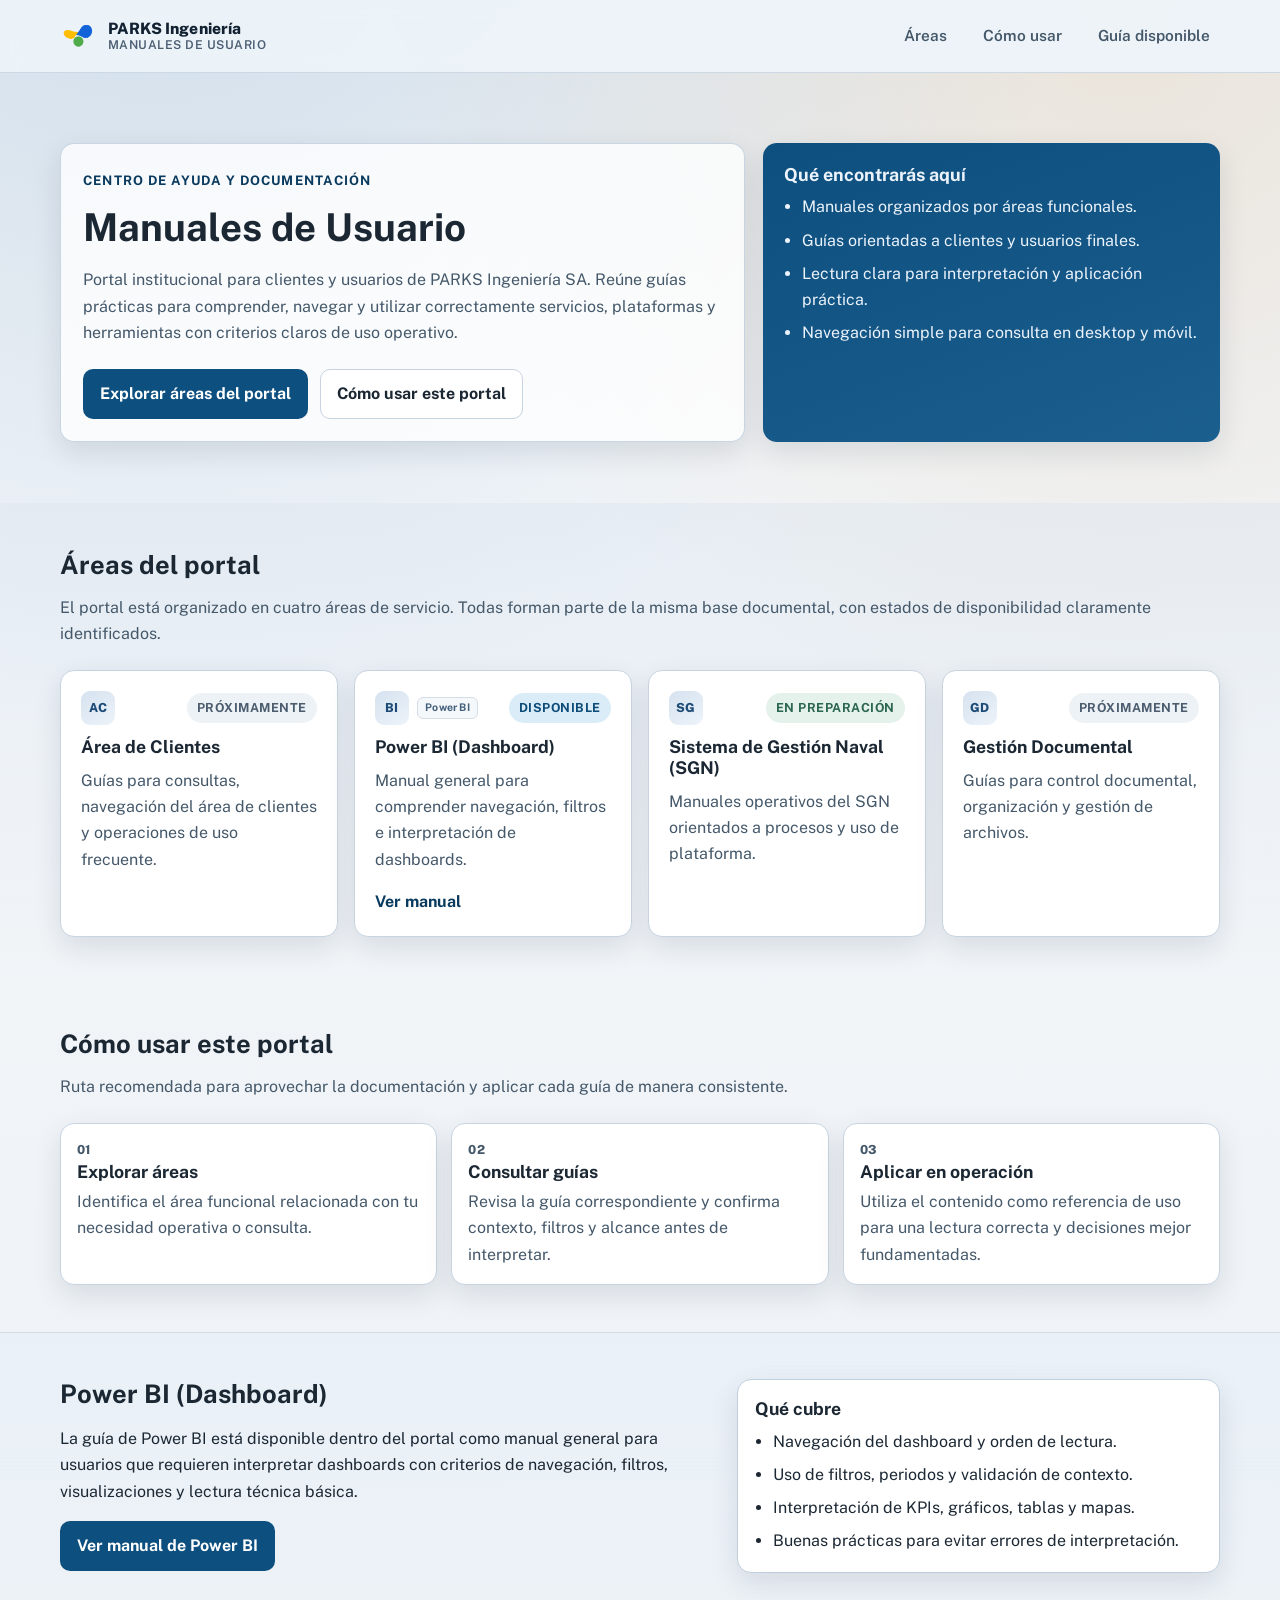
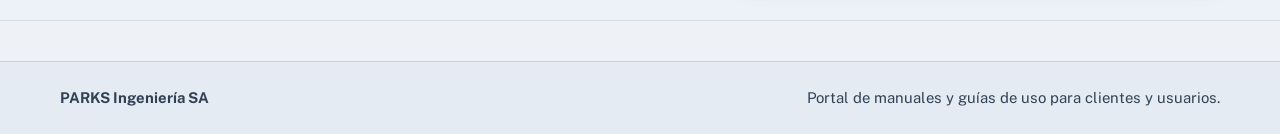
==== index.html @ e5131dd1 "feat: portal manuales parks listo para deploy" ====
<!doctype html>
<html lang="es">
<head>
  <meta charset="utf-8">
  <meta name="viewport" content="width=device-width, initial-scale=1">
  <title>PARKS Ingeniería | Manuales de Usuario</title>
  <meta name="description" content="Portal de manuales y guías de uso de PARKS Ingeniería SA para clientes y usuarios.">
  <link rel="icon" type="image/png" href="assets/branding/logo-parks.png">
  <link rel="apple-touch-icon" href="assets/branding/logo-parks.png">
  <link rel="preconnect" href="https://fonts.googleapis.com">
  <link rel="preconnect" href="https://fonts.gstatic.com" crossorigin>
  <link href="https://fonts.googleapis.com/css2?family=Public+Sans:wght@400;500;600;700;800&display=swap" rel="stylesheet">
  <link rel="stylesheet" href="styles.css">
</head>
<body>
  <a class="skip-link" href="#contenido">Saltar al contenido principal</a>

  <header class="site-header" id="inicio">
    <div class="container header-inner">
      <a class="brand" href="index.html" aria-label="Ir al inicio del portal">
        <span class="brand-visual" aria-hidden="true">
          <span class="brand-mark">PK</span>
          <img class="brand-logo" src="assets/branding/logo-parks.png" alt="" loading="eager" onload="this.style.display='block'; this.previousElementSibling.style.display='none';" onerror="this.style.display='none'; this.previousElementSibling.style.display='inline-grid';">
        </span>
        <span class="brand-text">
          <span class="brand-title">PARKS Ingeniería</span>
          <span class="brand-subtitle">Manuales de Usuario</span>
        </span>
      </a>
      <button class="menu-toggle" type="button" aria-expanded="false" aria-controls="main-nav" data-menu-toggle>
        Menú
      </button>
      <nav class="main-nav" id="main-nav" aria-label="Navegación principal" data-main-nav>
        <a href="#areas">Áreas</a>
        <a href="#uso-portal">Cómo usar</a>
        <a href="#guia-disponible">Guía disponible</a>
      </nav>
    </div>
  </header>

  <main id="contenido">
    <section class="hero hero-institutional">
      <div class="container hero-layout">
        <div class="hero-main">
          <p class="eyebrow">Centro de ayuda y documentación</p>
          <h1>Manuales de Usuario</h1>
          <p class="hero-text">
            Portal institucional para clientes y usuarios de PARKS Ingeniería SA. Reúne guías prácticas para comprender,
            navegar y utilizar correctamente servicios, plataformas y herramientas con criterios claros de uso operativo.
          </p>
          <div class="hero-actions">
            <a class="btn btn-primary" href="#areas">Explorar áreas del portal</a>
            <a class="btn btn-ghost" href="#uso-portal">Cómo usar este portal</a>
          </div>
        </div>
        <aside class="hero-panel" aria-label="Qué encontrarás aquí">
          <h2>Qué encontrarás aquí</h2>
          <ul class="bullet-list">
            <li>Manuales organizados por áreas funcionales.</li>
            <li>Guías orientadas a clientes y usuarios finales.</li>
            <li>Lectura clara para interpretación y aplicación práctica.</li>
            <li>Navegación simple para consulta en desktop y móvil.</li>
          </ul>
        </aside>
      </div>
    </section>

    <section class="section section-alt" id="areas">
      <div class="container">
        <div class="section-heading">
          <h2>Áreas del portal</h2>
          <p>
            El portal está organizado en cuatro áreas de servicio. Todas forman parte de la misma base documental,
            con estados de disponibilidad claramente identificados.
          </p>
        </div>

        <div class="card-grid">
          <article class="feature-card" aria-labelledby="area-clientes">
            <div class="card-top">
              <span class="area-symbol" aria-hidden="true">AC</span>
              <span class="card-status status-soon">Próximamente</span>
            </div>
            <h3 id="area-clientes">Área de Clientes</h3>
            <p>
              Guías para consultas, navegación del área de clientes y operaciones de uso frecuente.
            </p>
          </article>

          <article class="feature-card" aria-labelledby="area-powerbi">
            <div class="card-top">
              <div class="card-top-brand">
                <span class="area-symbol" aria-hidden="true">BI</span>
                <span class="powerbi-card-logo-shell">
                  <img class="powerbi-card-logo" src="assets/branding/logo-power-bi.png" alt="Logo de Power BI" loading="lazy" onload="this.style.display='block'; this.nextElementSibling.style.display='none';" onerror="this.style.display='none'; this.nextElementSibling.style.display='inline-grid';">
                  <span class="powerbi-card-logo-fallback" aria-hidden="true">Power BI</span>
                </span>
              </div>
              <span class="card-status status-available">Disponible</span>
            </div>
            <h3 id="area-powerbi">Power BI (Dashboard)</h3>
            <p>
              Manual general para comprender navegación, filtros e interpretación de dashboards.
            </p>
            <a class="card-link" href="power-bi.html">Ver manual</a>
          </article>

          <article class="feature-card" aria-labelledby="area-sgn">
            <div class="card-top">
              <span class="area-symbol" aria-hidden="true">SG</span>
              <span class="card-status status-prep">En preparación</span>
            </div>
            <h3 id="area-sgn">Sistema de Gestión Naval (SGN)</h3>
            <p>
              Manuales operativos del SGN orientados a procesos y uso de plataforma.
            </p>
          </article>

          <article class="feature-card" aria-labelledby="area-documental">
            <div class="card-top">
              <span class="area-symbol" aria-hidden="true">GD</span>
              <span class="card-status status-soon">Próximamente</span>
            </div>
            <h3 id="area-documental">Gestión Documental</h3>
            <p>
              Guías para control documental, organización y gestión de archivos.
            </p>
          </article>
        </div>
      </div>
    </section>

    <section class="section" id="uso-portal">
      <div class="container">
        <div class="section-heading">
          <h2>Cómo usar este portal</h2>
          <p>
            Ruta recomendada para aprovechar la documentación y aplicar cada guía de manera consistente.
          </p>
        </div>

        <div class="usage-grid">
          <article class="usage-card">
            <p class="usage-step">01</p>
            <h3>Explorar áreas</h3>
            <p>Identifica el área funcional relacionada con tu necesidad operativa o consulta.</p>
          </article>
          <article class="usage-card">
            <p class="usage-step">02</p>
            <h3>Consultar guías</h3>
            <p>Revisa la guía correspondiente y confirma contexto, filtros y alcance antes de interpretar.</p>
          </article>
          <article class="usage-card">
            <p class="usage-step">03</p>
            <h3>Aplicar en operación</h3>
            <p>Utiliza el contenido como referencia de uso para una lectura correcta y decisiones mejor fundamentadas.</p>
          </article>
        </div>
      </div>
    </section>

    <section class="section section-soft" id="guia-disponible">
      <div class="container guide-layout">
        <div>
          <h2>Power BI (Dashboard)</h2>
          <p>
            La guía de Power BI está disponible dentro del portal como manual general para usuarios que requieren
            interpretar dashboards con criterios de navegación, filtros, visualizaciones y lectura técnica básica.
          </p>
          <a class="btn btn-primary" href="power-bi.html">Ver manual de Power BI</a>
        </div>
        <aside class="guide-panel" aria-label="Cobertura de la guía Power BI">
          <h3>Qué cubre</h3>
          <ul class="guide-list">
            <li>Navegación del dashboard y orden de lectura.</li>
            <li>Uso de filtros, periodos y validación de contexto.</li>
            <li>Interpretación de KPIs, gráficos, tablas y mapas.</li>
            <li>Buenas prácticas para evitar errores de interpretación.</li>
          </ul>
        </aside>
      </div>
    </section>
  </main>

  <footer class="site-footer">
    <div class="container footer-inner">
      <p>PARKS Ingeniería SA</p>
      <p>Portal de manuales y guías de uso para clientes y usuarios.</p>
    </div>
  </footer>

  <button class="back-to-top" type="button" aria-label="Volver arriba" data-back-top>
    ↑
  </button>

  <script src="app.js"></script>
</body>
</html>
---- styles.css ----
:root {
  --bg: #eef2f6;
  --surface: #ffffff;
  --surface-muted: #e7eef5;
  --text: #1b2733;
  --text-soft: #44586a;
  --primary: #0d4f7f;
  --primary-dark: #0a3b5f;
  --accent: #b37a2f;
  --border: #c7d4e0;
  --shadow: 0 10px 28px rgba(10, 31, 58, 0.11);
  --radius: 14px;
  --radius-sm: 10px;
  --focus: #f59f00;
  --max-width: 1160px;
}

* {
  box-sizing: border-box;
}

html {
  scroll-behavior: smooth;
}

body {
  margin: 0;
  font-family: "Public Sans", "Segoe UI", Tahoma, sans-serif;
  background:
    radial-gradient(circle at 12% -12%, rgba(108, 150, 188, 0.30) 0%, rgba(108, 150, 188, 0) 42%),
    radial-gradient(circle at 88% 0%, rgba(179, 122, 47, 0.16) 0%, rgba(179, 122, 47, 0) 36%),
    linear-gradient(180deg, #f4f7fa 0%, #eef2f6 100%);
  color: var(--text);
  line-height: 1.65;
}

body.page-power-bi {
  --max-width: 1260px;
}

a {
  color: inherit;
}

a:focus-visible,
button:focus-visible {
  outline: 3px solid var(--focus);
  outline-offset: 2px;
}

.skip-link {
  position: absolute;
  left: -9999px;
  top: auto;
  width: 1px;
  height: 1px;
  overflow: hidden;
}

.skip-link:focus {
  left: 16px;
  top: 16px;
  width: auto;
  height: auto;
  padding: 10px 14px;
  background: var(--surface);
  border: 1px solid var(--border);
  border-radius: var(--radius-sm);
  z-index: 1000;
}

.container {
  width: min(var(--max-width), 92%);
  margin: 0 auto;
}

.site-header {
  position: sticky;
  top: 0;
  z-index: 100;
  background: rgba(238, 244, 249, 0.95);
  backdrop-filter: blur(8px);
  border-bottom: 1px solid rgba(199, 212, 224, 0.85);
}

.header-inner {
  display: flex;
  align-items: center;
  justify-content: space-between;
  gap: 1rem;
  min-height: 72px;
}

.brand {
  display: inline-flex;
  align-items: center;
  gap: 0.75rem;
  text-decoration: none;
  letter-spacing: 0.01em;
}

.brand-visual {
  position: relative;
  width: 36px;
  height: 36px;
  flex: 0 0 36px;
}

.brand-mark {
  display: inline-grid;
  place-items: center;
  width: 100%;
  height: 100%;
  border-radius: 8px;
  background: linear-gradient(145deg, var(--primary), var(--primary-dark));
  color: #fff;
  font-size: 0.85rem;
}

.brand-logo {
  display: none;
  width: 100%;
  height: 100%;
  object-fit: contain;
}

.brand-text {
  display: grid;
  line-height: 1.15;
}

.brand-title {
  font-weight: 800;
  font-size: 0.98rem;
  color: #122233;
}

.brand-subtitle {
  font-weight: 600;
  font-size: 0.76rem;
  letter-spacing: 0.04em;
  text-transform: uppercase;
  color: #4d5f74;
}

.main-nav {
  display: flex;
  align-items: center;
  gap: 1rem;
}

.main-nav a {
  text-decoration: none;
  color: var(--text-soft);
  font-weight: 600;
  font-size: 0.96rem;
  padding: 8px 10px;
  border-radius: 8px;
  transition: background-color 160ms ease, color 160ms ease;
}

.main-nav a:hover {
  color: var(--primary-dark);
  background: var(--surface-muted);
}

.menu-toggle {
  display: none;
  border: 1px solid var(--border);
  background: var(--surface);
  color: var(--text);
  border-radius: 8px;
  padding: 8px 12px;
  font-weight: 600;
}

.hero {
  padding: 4.4rem 0 3.8rem;
}

.hero-content {
  max-width: 760px;
}

.hero-content--powerbi {
  max-width: none;
  display: grid;
  grid-template-columns: minmax(0, 1.2fr) minmax(220px, 0.8fr);
  gap: 1rem;
  align-items: start;
}

.powerbi-hero-brand {
  background: rgba(255, 255, 255, 0.8);
  border: 1px solid #c9d6e4;
  border-radius: 12px;
  padding: 0.9rem;
  box-shadow: var(--shadow);
  display: grid;
  gap: 0.6rem;
  justify-items: start;
}

.powerbi-logo-shell {
  min-height: 46px;
  display: inline-grid;
  align-items: center;
}

.powerbi-logo {
  display: none;
  height: 42px;
  width: auto;
  object-fit: contain;
}

.powerbi-logo-fallback {
  display: inline-grid;
  place-items: center;
  min-height: 38px;
  padding: 0 0.6rem;
  border: 1px solid #d4dce5;
  border-radius: 8px;
  background: #f3f7fb;
  color: #35516a;
  font-size: 0.82rem;
  font-weight: 700;
}

.powerbi-hero-brand p {
  margin: 0;
  color: #425a71;
}

.hero-institutional {
  position: relative;
}

.hero-layout {
  display: grid;
  grid-template-columns: 1.2fr 0.8fr;
  gap: 1.1rem;
  align-items: stretch;
}

.hero-main {
  background: rgba(255, 255, 255, 0.78);
  border: 1px solid rgba(184, 201, 218, 0.75);
  border-radius: var(--radius);
  padding: 1.4rem;
  box-shadow: var(--shadow);
}

.hero-panel {
  background: linear-gradient(160deg, #0d4f7f 0%, #1b5f8f 100%);
  color: #ecf3fb;
  border-radius: var(--radius);
  padding: 1.3rem;
  box-shadow: var(--shadow);
}

.hero-panel h2 {
  font-size: 1.12rem;
  margin-bottom: 0.55rem;
  color: inherit;
}

.hero-panel .bullet-list {
  margin-top: 0.3rem;
}

.hero-panel .bullet-list li {
  color: inherit;
}

.eyebrow {
  display: inline-block;
  margin: 0 0 0.85rem;
  font-size: 0.82rem;
  text-transform: uppercase;
  letter-spacing: 0.08em;
  color: var(--primary-dark);
  font-weight: 700;
}

h1,
h2,
h3 {
  line-height: 1.2;
  margin-top: 0;
}

h1 {
  font-size: clamp(1.8rem, 3vw, 2.8rem);
  margin-bottom: 1rem;
}

h2 {
  font-size: clamp(1.3rem, 2vw, 1.9rem);
  margin-bottom: 0.9rem;
}

h3 {
  font-size: 1.1rem;
  margin-bottom: 0.65rem;
}

.hero-text {
  margin: 0 0 1.4rem;
  color: var(--text-soft);
  max-width: 70ch;
}

.hero-actions {
  display: flex;
  flex-wrap: wrap;
  gap: 0.75rem;
}

.btn {
  display: inline-flex;
  align-items: center;
  justify-content: center;
  text-decoration: none;
  font-weight: 700;
  padding: 11px 16px;
  border-radius: 10px;
  border: 1px solid transparent;
  transition: transform 160ms ease, background-color 160ms ease, border-color 160ms ease;
}

.btn:hover {
  transform: translateY(-1px);
}

.btn-primary {
  background: var(--primary);
  color: #fff;
}

.btn-primary:hover {
  background: var(--primary-dark);
}

.btn-ghost {
  border-color: var(--border);
  background: var(--surface);
  color: var(--text);
}

.btn-ghost:hover {
  background: #eef3f8;
}

.section {
  padding: 2.9rem 0;
}

.section-heading {
  margin-bottom: 1.4rem;
}

.section-heading p {
  color: var(--text-soft);
  margin: 0;
}

.card-grid {
  display: grid;
  grid-template-columns: repeat(auto-fit, minmax(245px, 1fr));
  gap: 1rem;
}

.feature-card {
  background: var(--surface);
  border: 1px solid var(--border);
  border-radius: var(--radius);
  padding: 1.25rem;
  box-shadow: var(--shadow);
  transition: transform 180ms ease, box-shadow 180ms ease, border-color 180ms ease;
}

.feature-card:hover {
  transform: translateY(-2px);
  border-color: #b0c3d5;
  box-shadow: 0 14px 28px rgba(10, 31, 58, 0.14);
}

.card-top {
  display: flex;
  align-items: center;
  justify-content: space-between;
  gap: 0.8rem;
  margin-bottom: 0.7rem;
}

.card-top-brand {
  display: inline-flex;
  align-items: center;
  gap: 0.5rem;
}

.area-symbol {
  display: inline-grid;
  place-items: center;
  width: 34px;
  height: 34px;
  border-radius: 9px;
  background: linear-gradient(145deg, #d5e2ef 0%, #edf3fa 100%);
  color: #1d4b77;
  font-size: 0.78rem;
  font-weight: 800;
  letter-spacing: 0.02em;
}

.powerbi-card-logo-shell {
  min-height: 26px;
  display: inline-grid;
  align-items: center;
}

.powerbi-card-logo {
  display: none;
  height: 22px;
  width: auto;
  object-fit: contain;
}

.powerbi-card-logo-fallback {
  display: inline-grid;
  place-items: center;
  min-height: 22px;
  padding: 0 0.45rem;
  border: 1px solid #d5dde6;
  border-radius: 6px;
  background: #f5f8fb;
  color: #44617c;
  font-size: 0.66rem;
  font-weight: 700;
  letter-spacing: 0.02em;
}

.card-status {
  display: inline-block;
  font-size: 0.78rem;
  font-weight: 700;
  letter-spacing: 0.04em;
  text-transform: uppercase;
  border-radius: 999px;
  padding: 5px 10px;
  margin-bottom: 0;
}

.status-available {
  background: #d9ecf7;
  color: #0d4c79;
}

.status-soon {
  background: #edf2f6;
  color: #4c5d70;
}

.status-prep {
  background: #e5f2eb;
  color: #2c674f;
}

.feature-card p {
  margin: 0;
  color: var(--text-soft);
}

.card-link {
  display: inline-flex;
  margin-top: 1rem;
  font-weight: 700;
  color: var(--primary-dark);
  text-decoration: none;
}

.card-link:hover {
  text-decoration: underline;
}

.section-alt {
  background: linear-gradient(180deg, rgba(218, 228, 239, 0.42) 0%, rgba(223, 233, 245, 0) 100%);
}

.section-soft {
  background: linear-gradient(180deg, rgba(228, 238, 247, 0.52) 0%, rgba(232, 240, 248, 0.24) 100%);
  border-top: 1px solid rgba(182, 197, 214, 0.5);
  border-bottom: 1px solid rgba(182, 197, 214, 0.5);
}

.guide-layout {
  display: grid;
  grid-template-columns: 1.15fr 0.85fr;
  gap: 1.4rem;
  align-items: start;
}

.guide-panel {
  background: var(--surface);
  border: 1px solid #c0cfde;
  border-radius: var(--radius);
  padding: 1.1rem;
  box-shadow: var(--shadow);
}

.guide-list {
  margin: 0.6rem 0 0;
  padding-left: 1.1rem;
}

.guide-list li + li {
  margin-top: 0.42rem;
}

.usage-grid {
  display: grid;
  grid-template-columns: repeat(auto-fit, minmax(230px, 1fr));
  gap: 0.9rem;
}

.usage-card {
  background: var(--surface);
  border: 1px solid var(--border);
  border-radius: var(--radius);
  padding: 1rem;
  box-shadow: var(--shadow);
}

.usage-step {
  margin: 0 0 0.4rem;
  font-size: 0.78rem;
  letter-spacing: 0.04em;
  text-transform: uppercase;
  font-weight: 800;
  color: #1f5f91;
}

.usage-card h3 {
  margin-bottom: 0.45rem;
}

.usage-card p {
  margin: 0;
  color: var(--text-soft);
}

.status-list {
  margin: 0;
  display: grid;
  gap: 0.8rem;
}

.status-list dt {
  font-weight: 700;
}

.status-list dd {
  margin: 0.25rem 0 0;
  opacity: 0.95;
}

.bullet-list {
  margin: 0.6rem 0 0;
  padding-left: 1.15rem;
}

.bullet-list li + li {
  margin-top: 0.42rem;
}

.roadmap-grid {
  display: grid;
  grid-template-columns: repeat(auto-fit, minmax(220px, 1fr));
  gap: 0.9rem;
}

.roadmap-item {
  background: var(--surface);
  border: 1px solid var(--border);
  border-radius: var(--radius-sm);
  padding: 1rem;
}

.roadmap-item p {
  margin: 0;
  color: var(--text-soft);
}

.site-footer {
  margin-top: 2.5rem;
  padding: 1.5rem 0;
  border-top: 1px solid var(--border);
  background: #e4ebf2;
}

.footer-inner {
  display: flex;
  justify-content: space-between;
  gap: 1rem;
  flex-wrap: wrap;
}

.footer-inner p {
  margin: 0;
  color: #304154;
  font-size: 0.93rem;
}

.footer-inner p:first-child {
  font-weight: 700;
}

.breadcrumbs {
  display: inline-flex;
  flex-wrap: wrap;
  align-items: center;
  gap: 0.5rem;
  font-size: 0.92rem;
  margin-bottom: 0.95rem;
}

.breadcrumbs a {
  color: var(--primary-dark);
  text-decoration: none;
  font-weight: 600;
}

.breadcrumbs a:hover {
  text-decoration: underline;
}

.doc-layout {
  padding-top: 1.2rem;
}

.doc-grid {
  display: grid;
  grid-template-columns: minmax(230px, 280px) minmax(0, 1fr);
  gap: 1.1rem;
  align-items: start;
}

.page-power-bi .doc-grid {
  grid-template-columns: minmax(210px, 250px) minmax(0, 1fr);
  gap: 1.25rem;
}

.page-power-bi .doc-content {
  gap: 1.05rem;
}

.page-power-bi .content-block {
  padding: 1.25rem 1.3rem;
}

.doc-sidebar {
  position: sticky;
  top: 90px;
  background: var(--surface);
  border: 1px solid var(--border);
  border-radius: var(--radius);
  padding: 1rem;
  max-height: calc(100vh - 108px);
  overflow: hidden;
  display: flex;
  flex-direction: column;
}

.doc-sidebar h2 {
  font-size: 1.05rem;
  margin-bottom: 0.7rem;
}

.doc-nav {
  display: grid;
  gap: 0.22rem;
  overflow-y: auto;
  min-height: 0;
  padding-right: 0.2rem;
  scrollbar-gutter: stable;
}

.doc-nav a {
  text-decoration: none;
  color: var(--text-soft);
  font-weight: 600;
  font-size: 0.9rem;
  padding: 7px 9px;
  border-radius: 8px;
  transition: background-color 140ms ease, color 140ms ease;
}

.doc-nav a:hover,
.doc-nav a.is-active {
  background: #e6edf6;
  color: var(--primary-dark);
}

.doc-content {
  display: grid;
  gap: 0.95rem;
}

.content-block {
  background: var(--surface);
  border: 1px solid var(--border);
  border-radius: var(--radius);
  padding: 1.2rem;
  box-shadow: var(--shadow);
  scroll-margin-top: 92px;
}

.content-block p {
  margin: 0;
  color: var(--text-soft);
}

.callout {
  margin-top: 0.9rem;
  border-left: 4px solid transparent;
  border-radius: 9px;
  padding: 0.9rem;
}

.callout h3 {
  margin-bottom: 0.35rem;
}

.callout p,
.callout ul {
  margin: 0;
}

.callout-tip {
  background: #e7f6f3;
  border-color: #1f9f8b;
}

.callout-warn {
  background: #fff1e3;
  border-color: #cf7a1f;
}

.callout-validate {
  background: #efe9de;
  border-color: #a0712e;
}

.callout-tech {
  background: #eaf3ff;
  border-color: #2c6db6;
}

.callout-focus {
  background: #eef4fb;
  border-color: #4a6b89;
}

.filters-editorial {
  margin-top: 0.4rem;
  display: grid;
  gap: 0.95rem;
}

.filters-editorial-intro {
  margin: 0;
}

.filters-editorial-block h3 {
  margin: 0 0 0.4rem;
  font-size: 1rem;
  color: #1f3246;
}

.filters-editorial-block p {
  margin: 0;
}

.filters-editorial-block .bullet-list {
  margin-top: 0;
}

.filters-meta-row {
  display: grid;
  grid-template-columns: repeat(2, minmax(0, 1fr));
  gap: 0.75rem;
}

.filters-meta-card {
  border: 1px solid #d3dfeb;
  border-radius: 10px;
  background: #f8fbff;
  padding: 0.75rem 0.85rem;
}

.filters-meta-card h3 {
  margin: 0 0 0.35rem;
  font-size: 0.98rem;
  color: #1f3246;
}

.filters-meta-card p {
  margin: 0;
}

.filter-simulator {
  margin-top: 0.95rem;
  border: 1px solid #d1d5da;
  border-radius: 8px;
  background: #fff;
  padding: 0.9rem;
}

.filter-simulator--embedded {
  margin-top: 0.8rem;
  border-color: #c8d8e7;
  border-radius: 10px;
  background: #fdfefe;
  box-shadow: inset 0 1px 0 rgba(255, 255, 255, 0.7);
}

.filter-toolbar {
  display: grid;
  grid-template-columns: 1fr 1fr;
  gap: 1rem;
}

.filter-period-group h3,
.filter-date-range-group h3 {
  margin: 0 0 0.55rem;
  color: #1f2429;
  font-size: 0.96rem;
}

.filter-period-row {
  display: grid;
  grid-template-columns: 1.05fr 90px 1.35fr;
  gap: 0.45rem;
}

.filter-period-row select,
.filter-period-row input,
.filter-date-inputs input {
  border: 1px solid #b8bec6;
  border-radius: 3px;
  background: #fff;
  color: #222;
  padding: 0.38rem 0.46rem;
  font: inherit;
  line-height: 1.25;
}

.filter-period-result {
  margin: 0.58rem 0 0;
  color: #1f2328;
  font-size: 0.9rem;
  display: inline-flex;
  gap: 0.45rem;
  align-items: center;
}

.filter-date-inputs {
  display: grid;
  grid-template-columns: 1fr 1fr;
  gap: 0.55rem;
}

.filter-date-inputs label {
  display: grid;
  gap: 0.25rem;
  color: #2d3339;
  font-size: 0.82rem;
}

.filter-slider {
  position: relative;
  margin-top: 0.7rem;
  height: 24px;
}

.filter-slider-track,
.filter-slider-range {
  position: absolute;
  top: 11px;
  left: 0;
  right: 0;
  height: 2px;
}

.filter-slider-track {
  background: #101010;
}

.filter-slider-range {
  background: #101010;
}

.filter-slider input[type="range"] {
  position: absolute;
  left: 0;
  top: 0;
  width: 100%;
  height: 24px;
  margin: 0;
  background: transparent;
  pointer-events: none;
  -webkit-appearance: none;
  appearance: none;
}

.filter-slider input[type="range"]::-webkit-slider-thumb {
  -webkit-appearance: none;
  appearance: none;
  width: 14px;
  height: 14px;
  margin-top: -6px;
  border-radius: 50%;
  background: #fff;
  border: 2px solid #101010;
  pointer-events: auto;
  cursor: pointer;
}

.filter-slider input[type="range"]::-moz-range-thumb {
  width: 14px;
  height: 14px;
  border-radius: 50%;
  background: #fff;
  border: 2px solid #101010;
  pointer-events: auto;
  cursor: pointer;
}

.filter-slider input[type="range"]::-webkit-slider-runnable-track {
  height: 2px;
  background: transparent;
}

.filter-slider input[type="range"]::-moz-range-track {
  height: 2px;
  background: transparent;
}

.filter-calendar {
  position: relative;
  margin-top: 0.6rem;
  width: 100%;
  max-width: 290px;
  border: 1px solid #b8bec6;
  border-radius: 4px;
  background: #fff;
  padding: 0.5rem;
}

.filter-calendar[hidden] {
  display: none;
}

.filter-calendar-header {
  display: flex;
  align-items: center;
  justify-content: space-between;
  margin-bottom: 0.4rem;
}

.filter-calendar-header button {
  border: 1px solid #b8bec6;
  background: #fff;
  color: #1f2328;
  border-radius: 3px;
  width: 24px;
  height: 24px;
  line-height: 1;
  cursor: pointer;
}

.filter-calendar-header strong {
  font-size: 0.86rem;
  color: #1f2328;
  text-transform: capitalize;
}

.filter-calendar-weekdays,
.filter-calendar-grid {
  display: grid;
  grid-template-columns: repeat(7, 1fr);
  gap: 0.2rem;
}

.filter-calendar-weekdays {
  margin-bottom: 0.2rem;
}

.filter-calendar-weekdays span {
  text-align: center;
  font-size: 0.72rem;
  color: #576474;
}

.filter-calendar-day {
  border: 1px solid #d5dbe2;
  background: #fff;
  color: #1f2328;
  border-radius: 3px;
  height: 26px;
  font-size: 0.78rem;
  cursor: pointer;
}

.filter-calendar-day.is-outside {
  color: #8c98a7;
}

.filter-calendar-day.is-in-range {
  background: #edf1f6;
}

.filter-calendar-day.is-selected {
  background: #111;
  color: #fff;
  border-color: #111;
}

.filter-calendar-day.is-disabled {
  color: #c0c8d3;
  border-color: #e4e9ef;
  cursor: default;
}

.module-grid {
  margin-top: 1rem;
  display: grid;
  grid-template-columns: repeat(auto-fit, minmax(250px, 1fr));
  gap: 0.85rem;
}

.module-card {
  border: 1px solid var(--border);
  border-radius: 10px;
  padding: 0.95rem;
  background: #fbfcfe;
}

.module-card p {
  margin-top: 0.45rem;
}

.visual-guide-block {
  margin-top: 1.15rem;
  border: 1px solid #c4d3e2;
  border-radius: 12px;
  background: linear-gradient(180deg, #f8fbff 0%, #f2f7fc 100%);
  padding: 1rem;
}

.visual-guide-header h3 {
  margin-bottom: 0.35rem;
}

.visual-guide-header p {
  margin: 0;
  color: var(--text-soft);
}

.visual-guide-focus {
  margin: 0.85rem 0 0;
  color: #2f465c;
  background: #eaf2fb;
  border: 1px solid #c8d9ea;
  border-radius: 9px;
  padding: 0.65rem 0.75rem;
}

.visual-slots {
  margin-top: 0.85rem;
  display: grid;
  gap: 1rem;
}

.visual-slots-two {
  grid-template-columns: repeat(2, minmax(0, 1fr));
}

.visual-slots-single {
  grid-template-columns: 1fr;
}

.visual-slot {
  margin: 0;
  border: 1px solid #c3d3e2;
  border-radius: 11px;
  background: #fff;
  overflow: hidden;
  box-shadow: 0 10px 22px rgba(24, 44, 68, 0.08);
}

.visual-media-frame {
  height: clamp(320px, 62vh, 620px);
  overflow-y: auto;
  overflow-x: hidden;
  background: linear-gradient(180deg, #f8fbff 0%, #f3f8fd 100%);
  border-bottom: 1px solid #d5e1ed;
  scrollbar-gutter: stable;
  overscroll-behavior: contain;
  -webkit-overflow-scrolling: touch;
}

.page-power-bi .visual-media-frame {
  height: clamp(360px, 66vh, 700px);
}

.page-power-bi .visual-media-frame--fit {
  height: auto;
  overflow: visible;
}

.visual-media-frame--no-scroll {
  height: auto;
  overflow: visible;
}

.visual-media-frame--fit {
  height: auto;
  overflow: visible;
}

.visual-guide-block--compact-image .visual-media-frame--adaptive {
  height: auto;
  max-height: clamp(220px, 48vh, 440px);
  overflow-y: auto;
  overflow-x: hidden;
  display: block;
}

.visual-guide-block--compact-image .visual-slot img {
  vertical-align: top;
}

.visual-guide-block--compact-image .visual-slot figcaption {
  display: none;
}

.visual-guide-block--compact-image .visual-placeholder {
  min-height: clamp(220px, 44vh, 360px);
}

.nav-compact-guide {
  margin-top: 1rem;
  border: 1px solid #ccd9e6;
  border-radius: 12px;
  background: linear-gradient(180deg, #fbfdff 0%, #f4f8fc 100%);
  padding: 0.9rem;
}

.nav-three-bottom {
  margin-top: 0.75rem;
  display: grid;
  grid-template-columns: minmax(0, 1.45fr) minmax(220px, 0.55fr);
  gap: 0.72rem;
  align-items: start;
  overflow: visible;
}

.nav-three-left {
  border: 1px solid #ccd9e6;
  border-radius: 12px;
  background: linear-gradient(180deg, #fbfdff 0%, #f4f8fc 100%);
  padding: 0.75rem 0.82rem;
}

.nav-three-intro {
  margin: 0;
  color: #35516a;
}

.nav-three-left h3 {
  margin: 0.45rem 0 0.34rem;
  font-size: 1rem;
}

.nav-three-list {
  margin: 0.12rem 0 0;
}

.nav-three-right {
  width: 100%;
  max-width: 430px;
  justify-self: end;
  align-self: start;
  margin-top: -8.4rem;
  position: relative;
  z-index: 1;
  transform: none;
  box-shadow: 0 6px 16px rgba(24, 44, 68, 0.1);
}

.nav-three-image-frame {
  padding: 0.2rem;
  background: #fff;
}

.nav-three-right img {
  width: 100%;
  max-height: 330px;
  object-fit: contain;
  object-position: top;
}

.nav-three-right .visual-placeholder {
  min-height: 120px;
}

.nav-compact-guide--tight {
  padding: 0.72rem;
}

.nav-compact-grid {
  display: grid;
  grid-template-columns: minmax(0, 1.35fr) minmax(240px, 0.65fr);
  gap: 0.9rem;
  align-items: start;
}

.nav-compact-guide--tight .nav-compact-grid {
  grid-template-columns: minmax(0, 1.45fr) minmax(210px, 0.55fr);
  gap: 0.68rem;
}

.nav-compact-intro {
  margin: 0;
  color: #35516a;
}

.nav-compact-copy h3 {
  margin: 0.65rem 0 0.45rem;
  font-size: 1rem;
}

.nav-compact-guide--tight .nav-compact-copy h3 {
  margin: 0.45rem 0 0.34rem;
}

.nav-compact-list {
  margin-top: 0;
}

.nav-compact-guide--tight .nav-compact-list {
  margin: 0.12rem 0 0;
}

.visual-guide-block--compact .visual-guide-focus {
  margin-top: 0;
}

.visual-guide-layout-split {
  margin-top: 0.85rem;
  display: grid;
  grid-template-columns: minmax(0, 1.1fr) minmax(300px, 0.9fr);
  gap: 1rem;
  align-items: start;
}

.visual-slot--selector {
  width: 100%;
  max-width: 380px;
  justify-self: end;
}

.visual-slot--selector-tight {
  max-width: 290px;
  align-self: start;
}

.visual-slot--selector .visual-placeholder {
  min-height: 190px;
}

.visual-slot--compact {
  box-shadow: 0 6px 16px rgba(24, 44, 68, 0.1);
}

.visual-media-frame--selector-compact {
  padding: 0.3rem;
  background: #fff;
}

.visual-slot--selector-tight .visual-media-frame--selector-compact {
  padding: 0.2rem;
}

.visual-media-frame--selector-compact img {
  max-width: 100%;
  height: auto;
}

.visual-slot--selector-tight .visual-media-frame--selector-compact img {
  width: 100%;
  max-height: 195px;
  object-fit: contain;
  object-position: top;
}

.visual-slot--selector-tight.is-loaded figcaption {
  display: none;
}

.visual-slot img {
  display: none;
  width: 100%;
  height: auto;
  object-fit: contain;
  vertical-align: top;
  background: #fff;
}

.visual-slot.is-loaded img {
  display: block;
}

.visual-slot figcaption {
  display: none;
  padding: 0.55rem 0.75rem;
  font-size: 0.84rem;
  color: #3e566d;
  font-weight: 600;
}

.visual-slot.is-loaded figcaption {
  display: block;
}

.visual-placeholder {
  min-height: clamp(320px, 62vh, 620px);
  display: grid;
  align-content: center;
  gap: 0.4rem;
  padding: 1rem 1.15rem;
  background: linear-gradient(180deg, #f5f9fd 0%, #edf4fb 100%);
}

.visual-slot.is-loaded .visual-placeholder {
  display: none;
}

.placeholder-title {
  margin: 0;
  font-weight: 800;
  color: #1f3f5b;
}

.placeholder-file {
  margin: 0;
  font-size: 0.88rem;
  color: #3f5b74;
}

.placeholder-note {
  margin: 0;
  font-size: 0.88rem;
  color: #5a7188;
}

.module-tags {
  margin-top: 0.7rem;
  font-size: 0.78rem;
  font-weight: 700;
  text-transform: uppercase;
  letter-spacing: 0.03em;
  color: var(--primary-dark);
}

.back-to-top {
  position: fixed;
  right: 18px;
  bottom: 18px;
  width: 44px;
  height: 44px;
  border: 0;
  border-radius: 50%;
  background: var(--primary);
  color: #fff;
  font-size: 1.15rem;
  cursor: pointer;
  box-shadow: 0 10px 24px rgba(10, 35, 69, 0.28);
  opacity: 0;
  visibility: hidden;
  transform: translateY(7px);
  transition: opacity 160ms ease, transform 160ms ease, visibility 160ms ease;
}

.back-to-top.is-visible {
  opacity: 1;
  visibility: visible;
  transform: translateY(0);
}

@media (max-width: 980px) {
  .hero-content--powerbi {
    grid-template-columns: 1fr;
  }

  .hero-layout {
    grid-template-columns: 1fr;
  }

  .guide-layout {
    grid-template-columns: 1fr;
  }

  .doc-grid {
    grid-template-columns: 1fr;
  }

  .doc-sidebar {
    position: static;
    max-height: none;
    overflow: visible;
    display: block;
  }

  .doc-nav {
    overflow: visible;
    padding-right: 0;
  }
}

@media (max-width: 760px) {
  .menu-toggle {
    display: inline-flex;
  }

  .main-nav {
    position: absolute;
    top: 72px;
    right: 4%;
    left: 4%;
    padding: 0.7rem;
    border-radius: 10px;
    border: 1px solid var(--border);
    background: var(--surface);
    box-shadow: var(--shadow);
    display: none;
    flex-direction: column;
    align-items: stretch;
  }

  .main-nav a {
    display: block;
  }

  .main-nav.is-open {
    display: flex;
  }

  .hero {
    padding: 3.2rem 0 2.7rem;
  }

  .powerbi-logo {
    height: 36px;
  }

  .footer-inner {
    flex-direction: column;
  }

  .visual-slots-two {
    grid-template-columns: 1fr;
  }

  .visual-media-frame {
    height: clamp(260px, 56vh, 460px);
  }

  .visual-placeholder {
    min-height: clamp(260px, 56vh, 460px);
  }

  .visual-guide-layout-split {
    grid-template-columns: 1fr;
  }

  .visual-slot--selector {
    max-width: 100%;
    justify-self: stretch;
  }

  .visual-slot--selector .visual-placeholder {
    min-height: 170px;
  }

  .filter-toolbar {
    grid-template-columns: 1fr;
  }

  .filter-period-row {
    grid-template-columns: 1fr 84px 1fr;
  }

  .filter-date-inputs {
    grid-template-columns: 1fr;
  }

  .filters-meta-row {
    grid-template-columns: 1fr;
  }

  .nav-compact-grid {
    grid-template-columns: 1fr;
    gap: 0.75rem;
  }

  .nav-compact-guide {
    padding: 0.8rem;
  }

  .nav-three-bottom {
    grid-template-columns: 1fr;
  }

  .nav-three-right {
    max-width: 100%;
    justify-self: stretch;
    transform: none;
  }

  .nav-three-right img {
    max-height: 220px;
  }

  .nav-compact-guide--tight .nav-compact-grid {
    grid-template-columns: 1fr;
  }

  .visual-slot--selector-tight {
    max-width: 100%;
    justify-self: stretch;
  }

  .visual-slot--selector-tight .visual-media-frame--selector-compact img {
    max-height: 220px;
  }
}
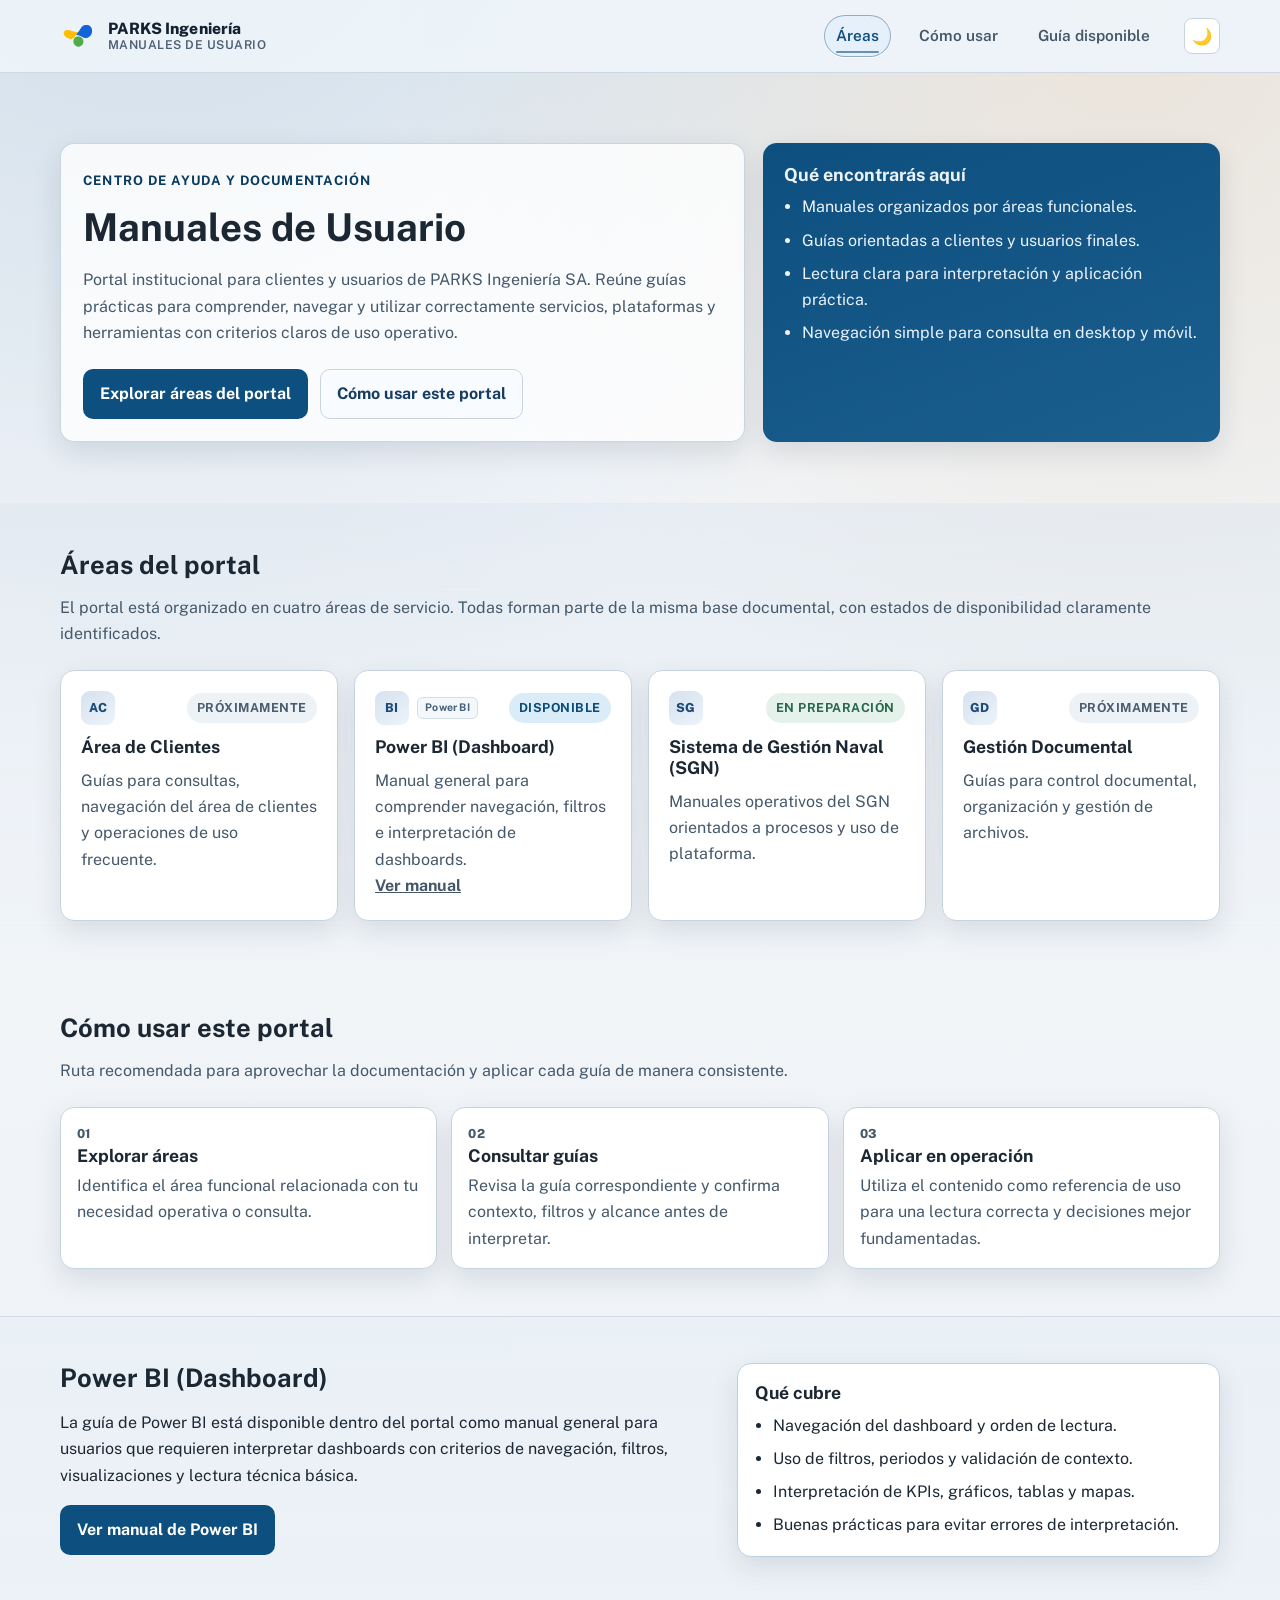
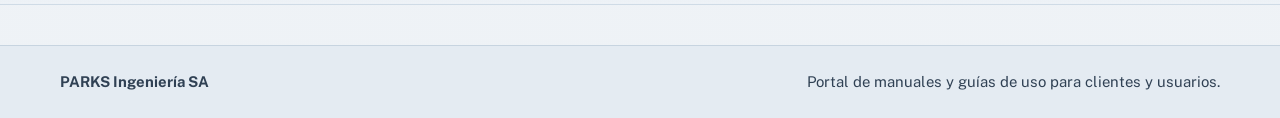
==== commit 29ba1b5b: "feat(ui): migrar mejoras validadas desde experimental a la versión estable" ====
--- a/index.html
+++ b/index.html
@@ -5,6 +5,17 @@
   <meta name="viewport" content="width=device-width, initial-scale=1">
   <title>PARKS Ingeniería | Manuales de Usuario</title>
   <meta name="description" content="Portal de manuales y guías de uso de PARKS Ingeniería SA para clientes y usuarios.">
+  <script>
+    (function () {
+      try {
+        var key = "parks-theme";
+        var saved = localStorage.getItem(key);
+        var systemDark = window.matchMedia && window.matchMedia("(prefers-color-scheme: dark)").matches;
+        var theme = saved || (systemDark ? "dark" : "light");
+        document.documentElement.setAttribute("data-theme", theme);
+      } catch (_error) {}
+    })();
+  </script>
   <link rel="icon" type="image/png" href="assets/branding/logo-parks.png">
   <link rel="apple-touch-icon" href="assets/branding/logo-parks.png">
   <link rel="preconnect" href="https://fonts.googleapis.com">
@@ -35,6 +46,9 @@
         <a href="#uso-portal">Cómo usar</a>
         <a href="#guia-disponible">Guía disponible</a>
       </nav>
+      <button class="theme-toggle" type="button" aria-pressed="false" data-theme-toggle aria-label="Activar modo oscuro" title="Cambiar tema">
+        🌙
+      </button>
     </div>
   </header>
 
@@ -87,7 +101,7 @@
             </p>
           </article>
 
-          <article class="feature-card" aria-labelledby="area-powerbi">
+          <article class="feature-card feature-card--interactive" aria-labelledby="area-powerbi">
             <div class="card-top">
               <div class="card-top-brand">
                 <span class="area-symbol" aria-hidden="true">BI</span>
@@ -102,7 +116,8 @@
             <p>
               Manual general para comprender navegación, filtros e interpretación de dashboards.
             </p>
-            <a class="card-link" href="power-bi.html">Ver manual</a>
+            <p class="card-link card-link--label" aria-hidden="true">Ver manual</p>
+            <a class="feature-card-overlay-link" href="power-bi.html" aria-label="Abrir manual de Power BI"></a>
           </article>
 
           <article class="feature-card" aria-labelledby="area-sgn">
@@ -196,3 +211,4 @@
   <script src="app.js"></script>
 </body>
 </html>
+
--- a/styles.css
+++ b/styles.css
@@ -13,6 +13,7 @@
   --radius-sm: 10px;
   --focus: #f59f00;
   --max-width: 1160px;
+  --anchor-offset: 96px;
 }
 
 * {
@@ -32,6 +33,32 @@
     linear-gradient(180deg, #f4f7fa 0%, #eef2f6 100%);
   color: var(--text);
   line-height: 1.65;
+  transition: background-color 240ms ease, color 240ms ease;
+}
+
+body.page-transition-enabled {
+  transition:
+    opacity 220ms ease,
+    transform 220ms ease,
+    background-color 240ms ease,
+    color 240ms ease;
+  will-change: opacity, transform;
+}
+
+body.page-transition-enabled.is-page-entering {
+  opacity: 0;
+  transform: translateY(6px);
+}
+
+body.page-transition-enabled.is-page-ready {
+  opacity: 1;
+  transform: translateY(0) scale(1);
+}
+
+body.page-transition-enabled.is-page-leaving {
+  opacity: 0;
+  transform: translateY(5px);
+  pointer-events: none;
 }
 
 body.page-power-bi {
@@ -74,6 +101,13 @@
   margin: 0 auto;
 }
 
+img,
+svg,
+video {
+  max-width: 100%;
+  height: auto;
+}
+
 .site-header {
   position: sticky;
   top: 0;
@@ -86,7 +120,7 @@
 .header-inner {
   display: flex;
   align-items: center;
-  justify-content: space-between;
+  justify-content: flex-start;
   gap: 1rem;
   min-height: 72px;
 }
@@ -147,6 +181,7 @@
   display: flex;
   align-items: center;
   gap: 1rem;
+  margin-left: auto;
 }
 
 .main-nav a {
@@ -154,14 +189,73 @@
   color: var(--text-soft);
   font-weight: 600;
   font-size: 0.96rem;
-  padding: 8px 10px;
-  border-radius: 8px;
-  transition: background-color 160ms ease, color 160ms ease;
+  padding: 8px 12px;
+  border-radius: 999px;
+  position: relative;
+  transition: background-color 240ms ease, color 240ms ease, box-shadow 260ms ease, transform 180ms ease;
+}
+
+.main-nav a::after {
+  content: "";
+  position: absolute;
+  left: 12px;
+  right: 12px;
+  bottom: 4px;
+  height: 2px;
+  border-radius: 999px;
+  background: rgba(13, 79, 127, 0.58);
+  transform: scaleX(0.35);
+  opacity: 0;
+  transition: transform 240ms ease, opacity 220ms ease;
 }
 
 .main-nav a:hover {
   color: var(--primary-dark);
   background: var(--surface-muted);
+  transform: translateY(-1px);
+}
+
+.main-nav a:hover::after {
+  transform: scaleX(0.82);
+  opacity: 0.65;
+}
+
+.main-nav a:focus-visible {
+  background: #e8f1fa;
+  color: #123a5a;
+  box-shadow: inset 0 0 0 1px rgba(83, 121, 155, 0.46);
+}
+
+.main-nav a.is-active {
+  color: #0f4f7f;
+  background: #e6f0fa;
+  box-shadow:
+    inset 0 0 0 1px rgba(70, 112, 149, 0.52),
+    0 1px 0 rgba(255, 255, 255, 0.88);
+}
+
+.main-nav a.is-active::after {
+  transform: scaleX(1);
+  opacity: 1;
+}
+
+a,
+button,
+.feature-card,
+.usage-card,
+.guide-panel,
+.content-block,
+.doc-sidebar,
+.callout,
+.module-card,
+.visual-slot,
+.visual-guide-block {
+  transition:
+    background-color 220ms ease,
+    border-color 220ms ease,
+    color 220ms ease,
+    box-shadow 220ms ease,
+    transform 180ms ease;
 }
 
 .menu-toggle {
@@ -172,6 +266,34 @@
   border-radius: 8px;
   padding: 8px 12px;
   font-weight: 600;
+}
+
+.theme-toggle {
+  border: 1px solid var(--border);
+  background: var(--surface);
+  color: var(--text);
+  border-radius: 8px;
+  width: 36px;
+  height: 36px;
+  padding: 0;
+  display: inline-grid;
+  place-items: center;
+  margin-left: auto;
+  font-weight: 700;
+  font-size: 1.02rem;
+  line-height: 1;
+  flex: 0 0 36px;
+  margin-left: 0.35rem;
+  transition: background-color 180ms ease, border-color 180ms ease, color 180ms ease, transform 140ms ease;
+}
+
+.theme-toggle:hover {
+  background: var(--surface-muted);
+  border-color: #b7c7d8;
+}
+
+.theme-toggle:active {
+  transform: translateY(1px);
 }
 
 .hero {
@@ -333,6 +455,10 @@
   transform: translateY(-1px);
 }
 
+.btn:active {
+  transform: translateY(1px);
+}
+
 .btn-primary {
   background: var(--primary);
   color: #fff;
@@ -344,16 +470,34 @@
 
 .btn-ghost {
   border-color: var(--border);
-  background: var(--surface);
-  color: var(--text);
+  background: #f8fbff;
+  color: #173d61;
+  box-shadow: inset 0 1px 0 rgba(255, 255, 255, 0.75);
 }
 
 .btn-ghost:hover {
-  background: #eef3f8;
+  background: #edf4fb;
+  border-color: #aec5da;
+  color: #133856;
+}
+
+.btn-ghost:focus-visible {
+  background: #e9f1f9;
+  border-color: #97b2ca;
+}
+
+.btn-ghost:active {
+  background: #e1ebf6;
+  border-color: #8ea7c0;
+  color: #12314d;
 }
 
 .section {
   padding: 2.9rem 0;
+}
+
+.section[id] {
+  scroll-margin-top: calc(var(--anchor-offset) + 10px);
 }
 
 .section-heading {
@@ -372,6 +516,7 @@
 }
 
 .feature-card {
+  position: relative;
   background: var(--surface);
   border: 1px solid var(--border);
   border-radius: var(--radius);
@@ -380,10 +525,23 @@
   transition: transform 180ms ease, box-shadow 180ms ease, border-color 180ms ease;
 }
 
-.feature-card:hover {
+.feature-card--interactive {
+  cursor: pointer;
+}
+
+.feature-card--interactive:hover {
   transform: translateY(-2px);
   border-color: #b0c3d5;
   box-shadow: 0 14px 28px rgba(10, 31, 58, 0.14);
+}
+
+.feature-card--interactive:active {
+  transform: translateY(1px);
+}
+
+.feature-card--interactive:focus-within {
+  border-color: #7ea2c4;
+  box-shadow: 0 0 0 3px rgba(125, 162, 199, 0.32), 0 14px 28px rgba(10, 31, 58, 0.14);
 }
 
 .card-top {
@@ -483,6 +641,21 @@
   text-decoration: underline;
 }
 
+.card-link--label {
+  text-decoration: underline;
+}
+
+.feature-card-overlay-link {
+  position: absolute;
+  inset: 0;
+  border-radius: inherit;
+  z-index: 2;
+}
+
+.feature-card-overlay-link:focus-visible {
+  outline: none;
+}
+
 .section-alt {
   background: linear-gradient(180deg, rgba(218, 228, 239, 0.42) 0%, rgba(223, 233, 245, 0) 100%);
 }
@@ -596,6 +769,7 @@
   padding: 1.5rem 0;
   border-top: 1px solid var(--border);
   background: #e4ebf2;
+  transition: background-color 220ms ease, border-color 220ms ease;
 }
 
 .footer-inner {
@@ -609,6 +783,7 @@
   margin: 0;
   color: #304154;
   font-size: 0.93rem;
+  transition: color 220ms ease;
 }
 
 .footer-inner p:first-child {
@@ -671,9 +846,31 @@
   flex-direction: column;
 }
 
+.doc-sidebar-head {
+  display: flex;
+  align-items: center;
+  justify-content: space-between;
+  gap: 0.75rem;
+}
+
 .doc-sidebar h2 {
   font-size: 1.05rem;
   margin-bottom: 0.7rem;
+}
+
+.doc-sidebar-head h2 {
+  margin-bottom: 0;
+}
+
+.doc-drawer-close {
+  display: none;
+  border: 1px solid var(--border);
+  background: var(--surface);
+  color: var(--text);
+  border-radius: 8px;
+  padding: 6px 10px;
+  font-weight: 700;
+  line-height: 1;
 }
 
 .doc-nav {
@@ -699,6 +896,102 @@
 .doc-nav a.is-active {
   background: #e6edf6;
   color: var(--primary-dark);
+  box-shadow: inset 0 0 0 1px rgba(109, 137, 164, 0.24);
+}
+
+.doc-nav a:active {
+  transform: translateY(1px);
+}
+
+.doc-mobile-index-trigger-wrap {
+  display: none;
+}
+
+.doc-mobile-index-trigger {
+  border: 1px solid var(--border);
+  background: var(--surface);
+  color: var(--text);
+  border-radius: 10px;
+  padding: 0.58rem 0.85rem;
+  font-weight: 700;
+  box-shadow: var(--shadow);
+}
+
+.doc-drawer-overlay {
+  display: none;
+}
+
+.doc-drawer-overlay[hidden] {
+  display: none !important;
+}
+
+.scroll-progress-rail {
+  display: none;
+  position: fixed;
+  right: 10px;
+  top: 14vh;
+  width: 22px;
+  height: 62vh;
+  border-radius: 999px;
+  background: transparent;
+  overflow: hidden;
+  z-index: 125;
+  pointer-events: none;
+  cursor: pointer;
+  touch-action: none;
+  opacity: 0;
+  transform: translateX(4px);
+  transition: opacity 220ms ease, transform 220ms ease;
+}
+
+.scroll-progress-rail::before {
+  content: "";
+  position: absolute;
+  left: 50%;
+  top: 0;
+  width: 4px;
+  height: 100%;
+  border-radius: 999px;
+  transform: translateX(-50%);
+  background: rgba(31, 58, 84, 0.16);
+}
+
+.scroll-progress-rail.is-visible {
+  opacity: 1;
+  transform: translateX(0);
+}
+
+.scroll-progress-bar {
+  position: absolute;
+  left: 50%;
+  top: 0;
+  display: block;
+  width: 4px;
+  height: 100%;
+  border-radius: 999px;
+  transform: translateX(-50%) scaleY(0);
+  transform-origin: top;
+  background: linear-gradient(180deg, #1e5b8f 0%, #2f7ebd 100%);
+  pointer-events: none;
+}
+
+.scroll-progress-thumb {
+  position: absolute;
+  left: 50%;
+  top: 0;
+  width: 12px;
+  height: 34px;
+  border-radius: 999px;
+  transform: translate(-50%, -50%);
+  background: rgba(255, 255, 255, 0.96);
+  border: 1px solid #2b5f8f;
+  box-shadow: 0 2px 8px rgba(13, 47, 79, 0.2);
+  pointer-events: auto;
+}
+
+.scroll-progress-rail.is-dragging {
+  opacity: 1;
+  transform: translateX(0);
 }
 
 .doc-content {
@@ -712,7 +1005,12 @@
   border-radius: var(--radius);
   padding: 1.2rem;
   box-shadow: var(--shadow);
-  scroll-margin-top: 92px;
+  scroll-margin-top: calc(var(--anchor-offset) + 10px);
+}
+
+.section.is-anchor-target,
+.content-block.is-anchor-target {
+  animation: anchorPulse 1280ms ease-out;
 }
 
 .content-block p {
@@ -853,6 +1151,8 @@
   padding: 0.38rem 0.46rem;
   font: inherit;
   line-height: 1.25;
+  width: 100%;
+  min-width: 0;
 }
 
 .filter-period-result {
@@ -950,7 +1250,7 @@
   position: relative;
   margin-top: 0.6rem;
   width: 100%;
-  max-width: 290px;
+  max-width: min(320px, 100%);
   border: 1px solid #b8bec6;
   border-radius: 4px;
   background: #fff;
@@ -1050,6 +1350,53 @@
   margin-top: 0.45rem;
 }
 
+#pestana-basico > h3,
+#pestana-detectores-agua > h3 {
+  margin-top: 1.45rem;
+  margin-bottom: 0.5rem;
+  line-height: 1.28;
+}
+
+#pestana-basico > p,
+#pestana-detectores-agua > p {
+  margin-bottom: 0.7rem;
+}
+
+#pestana-basico .visual-guide-block,
+#pestana-detectores-agua .visual-guide-block {
+  margin-bottom: 1.2rem;
+}
+
+#pestana-basico .callout,
+#pestana-detectores-agua .callout {
+  margin-top: 1rem;
+  margin-bottom: 1.1rem;
+}
+
+#pestana-basico .module-grid,
+#pestana-detectores-agua .module-grid {
+  grid-template-columns: repeat(auto-fit, minmax(280px, 1fr));
+  gap: 1rem;
+  align-items: start;
+}
+
+#pestana-basico .module-card,
+#pestana-detectores-agua .module-card {
+  padding: 1rem 1.05rem;
+  min-height: 0;
+}
+
+#pestana-basico .module-card h4,
+#pestana-detectores-agua .module-card h4 {
+  margin: 0 0 0.4rem;
+  line-height: 1.3;
+}
+
+#pestana-basico .module-card p,
+#pestana-detectores-agua .module-card p {
+  margin: 0.35rem 0 0;
+}
+
 .visual-guide-block {
   margin-top: 1.15rem;
   border: 1px solid #c4d3e2;
@@ -1106,7 +1453,7 @@
   background: linear-gradient(180deg, #f8fbff 0%, #f3f8fd 100%);
   border-bottom: 1px solid #d5e1ed;
   scrollbar-gutter: stable;
-  overscroll-behavior: contain;
+  overscroll-behavior: auto;
   -webkit-overflow-scrolling: touch;
 }
 
@@ -1345,6 +1692,16 @@
 
 .visual-slot.is-loaded .visual-placeholder {
   display: none;
+}
+
+.hero-content--powerbi > *,
+.hero-layout > *,
+.doc-grid > *,
+.doc-content > *,
+.filter-toolbar > *,
+.filter-period-row > *,
+.filter-date-inputs > * {
+  min-width: 0;
 }
 
 .placeholder-title {
@@ -1400,6 +1757,15 @@
 }
 
 @media (max-width: 980px) {
+  .scroll-progress-rail {
+    display: block;
+    pointer-events: auto;
+  }
+
+  .container {
+    width: min(var(--max-width), 94%);
+  }
+
   .hero-content--powerbi {
     grid-template-columns: 1fr;
   }
@@ -1412,24 +1778,135 @@
     grid-template-columns: 1fr;
   }
 
+  .page-power-bi .menu-toggle {
+    display: inline-flex;
+  }
+
+  .page-power-bi .main-nav {
+    display: none !important;
+  }
+
   .doc-grid {
     grid-template-columns: 1fr;
   }
 
+  .page-power-bi .doc-grid {
+    grid-template-columns: minmax(0, 1fr);
+    gap: 0.9rem;
+  }
+
+  .page-power-bi .doc-content {
+    width: 100%;
+    min-width: 0;
+  }
+
+  .page-power-bi .content-block {
+    width: 100%;
+    max-width: none;
+  }
+
   .doc-sidebar {
-    position: static;
+    position: fixed;
+    top: 0;
+    left: 0;
+    z-index: 140;
+    width: min(360px, 88vw);
+    max-height: 100dvh;
+    height: 100dvh;
+    border-radius: 0 14px 14px 0;
+    box-shadow: 0 22px 36px rgba(10, 31, 58, 0.22);
+    transform: translateX(-104%);
+    transition: transform 220ms ease;
+    overflow: hidden;
+  }
+
+  .doc-sidebar-head {
+    margin-bottom: 0.65rem;
+  }
+
+  .doc-drawer-close {
+    display: inline-flex;
+    align-items: center;
+    justify-content: center;
+  }
+
+  .doc-nav {
+    display: grid;
+    grid-template-columns: 1fr;
+    gap: 0.28rem;
+    max-height: none;
+    overflow-y: auto;
+    overflow-x: hidden;
+    padding-right: 0.2rem;
+  }
+
+  .doc-nav a {
+    font-size: 0.9rem;
+    line-height: 1.24;
+  }
+
+  body.doc-drawer-open {
+    overflow: hidden;
+  }
+
+  body.doc-drawer-open .doc-sidebar {
+    transform: translateX(0);
+  }
+
+  .doc-drawer-overlay {
+    position: fixed;
+    inset: 0;
+    z-index: 130;
+    border: 0;
+    margin: 0;
+    padding: 0;
+    background: rgba(14, 27, 43, 0.44);
+    cursor: pointer;
+  }
+
+  body.doc-drawer-open .doc-drawer-overlay {
+    display: block;
+  }
+
+  .page-power-bi .visual-media-frame,
+  .page-power-bi .visual-guide-block--compact-image .visual-media-frame--adaptive,
+  .page-power-bi .visual-media-frame--selector-compact {
+    height: auto;
     max-height: none;
     overflow: visible;
-    display: block;
-  }
-
-  .doc-nav {
-    overflow: visible;
-    padding-right: 0;
-  }
-}
-
-@media (max-width: 760px) {
+  }
+
+  .page-power-bi .visual-placeholder {
+    min-height: clamp(200px, 42vh, 340px);
+  }
+
+  .visual-guide-layout-split,
+  .nav-compact-grid,
+  .nav-compact-guide--tight .nav-compact-grid {
+    grid-template-columns: 1fr;
+  }
+
+  .nav-three-bottom {
+    grid-template-columns: 1fr;
+  }
+
+  .nav-three-right {
+    max-width: 100%;
+    justify-self: stretch;
+    margin-top: 0;
+    transform: none;
+  }
+
+  .nav-three-right img {
+    max-height: 260px;
+  }
+}
+
+@media (max-width: 768px) {
+  .container {
+    width: min(var(--max-width), 96%);
+  }
+
   .menu-toggle {
     display: inline-flex;
   }
@@ -1461,8 +1938,41 @@
     padding: 3.2rem 0 2.7rem;
   }
 
+  .brand-subtitle {
+    display: none;
+  }
+
   .powerbi-logo {
     height: 36px;
+  }
+
+  .doc-nav {
+    grid-template-columns: 1fr;
+    max-height: none;
+  }
+
+  .content-block {
+    padding: 1rem;
+  }
+
+  .page-power-bi .content-block {
+    padding: 0.96rem;
+  }
+
+  .page-power-bi .doc-content,
+  .page-power-bi .doc-content > *,
+  .page-power-bi .content-block > *,
+  .page-power-bi .visual-guide-block,
+  .page-power-bi .visual-slots,
+  .page-power-bi .visual-slot,
+  .page-power-bi .callout,
+  .page-power-bi .filters-editorial,
+  .page-power-bi .filters-editorial-block,
+  .page-power-bi .filters-meta-card,
+  .page-power-bi .module-card {
+    width: 100%;
+    max-width: none;
+    min-width: 0;
   }
 
   .footer-inner {
@@ -1510,8 +2020,18 @@
     grid-template-columns: 1fr;
   }
 
+  .page-power-bi .module-grid {
+    grid-template-columns: 1fr;
+  }
+
+  .scroll-progress-rail {
+    right: 8px;
+    width: 20px;
+    top: 13vh;
+    height: 64vh;
+  }
+
   .nav-compact-grid {
-    grid-template-columns: 1fr;
     gap: 0.75rem;
   }
 
@@ -1520,12 +2040,10 @@
   }
 
   .nav-three-bottom {
-    grid-template-columns: 1fr;
+    gap: 0.7rem;
   }
 
   .nav-three-right {
-    max-width: 100%;
-    justify-self: stretch;
     transform: none;
   }
 
@@ -1546,3 +2064,576 @@
     max-height: 220px;
   }
 }
+
+@keyframes anchorPulse {
+  0% {
+    box-shadow: 0 0 0 0 rgba(45, 96, 145, 0);
+    border-color: inherit;
+    background-color: inherit;
+  }
+  32% {
+    box-shadow: 0 0 0 4px rgba(45, 96, 145, 0.30), 0 12px 28px rgba(38, 79, 119, 0.12);
+    border-color: rgba(45, 96, 145, 0.58);
+    background-color: rgba(207, 226, 243, 0.34);
+  }
+  100% {
+    box-shadow: 0 0 0 0 rgba(45, 96, 145, 0);
+    border-color: inherit;
+    background-color: inherit;
+  }
+}
+
+
+@media (max-width: 560px) {
+  .container {
+    width: min(var(--max-width), 97%);
+  }
+
+  .doc-layout {
+    padding-top: 0.95rem;
+  }
+
+  .page-power-bi .doc-grid {
+    gap: 0.72rem;
+  }
+
+  .page-power-bi .content-block {
+    padding: 0.86rem;
+    border-radius: 12px;
+  }
+
+  .header-inner {
+    gap: 0.6rem;
+    min-height: 66px;
+  }
+
+  .brand-title {
+    font-size: 0.9rem;
+  }
+
+  .main-nav {
+    right: 2.5%;
+    left: 2.5%;
+  }
+
+  .hero-actions .btn {
+    width: 100%;
+  }
+
+  .visual-media-frame,
+  .page-power-bi .visual-media-frame {
+    height: clamp(235px, 52vh, 390px);
+  }
+
+  .visual-placeholder {
+    min-height: clamp(235px, 52vh, 390px);
+  }
+
+  .filter-simulator {
+    padding: 0.72rem;
+  }
+
+  .filter-period-row {
+    grid-template-columns: 1fr;
+    gap: 0.4rem;
+  }
+
+  .filter-date-inputs label {
+    gap: 0.2rem;
+  }
+
+  .filter-period-result {
+    display: block;
+  }
+
+  .filter-slider {
+    height: 28px;
+  }
+
+  .filter-slider-track,
+  .filter-slider-range {
+    top: 13px;
+  }
+
+  .filter-slider input[type="range"]::-webkit-slider-thumb {
+    width: 16px;
+    height: 16px;
+    margin-top: -7px;
+  }
+
+  .filter-slider input[type="range"]::-moz-range-thumb {
+    width: 16px;
+    height: 16px;
+  }
+
+  .filter-calendar {
+    max-width: 100%;
+  }
+
+  .module-grid,
+  #pestana-basico .module-grid,
+  #pestana-detectores-agua .module-grid {
+    grid-template-columns: 1fr;
+  }
+
+  .page-power-bi .visual-media-frame,
+  .page-power-bi .visual-guide-block--compact-image .visual-media-frame--adaptive,
+  .page-power-bi .visual-media-frame--selector-compact {
+    height: auto;
+    max-height: none;
+    overflow: visible;
+  }
+
+  .scroll-progress-rail {
+    right: 6px;
+    top: 12vh;
+    height: 66vh;
+  }
+}
+
+.reveal-on-scroll {
+  opacity: 0;
+  transform: translateY(18px);
+  transition: opacity 340ms ease, transform 380ms ease;
+}
+
+.reveal-on-scroll.is-visible {
+  opacity: 1;
+  transform: translateY(0);
+}
+
+html[data-theme="dark"] {
+  --bg: #0f1720;
+  --surface: #141e29;
+  --surface-muted: #1b2836;
+  --text: #e5edf5;
+  --text-soft: #aebdcb;
+  --primary: #5aa2de;
+  --primary-dark: #3f86c1;
+  --accent: #ddb474;
+  --border: #2a3a4b;
+  --shadow: 0 14px 28px rgba(3, 10, 18, 0.45);
+}
+
+html[data-theme="dark"] body {
+  background:
+    radial-gradient(circle at 12% -12%, rgba(57, 94, 132, 0.34) 0%, rgba(57, 94, 132, 0) 42%),
+    radial-gradient(circle at 88% 0%, rgba(142, 104, 45, 0.22) 0%, rgba(142, 104, 45, 0) 36%),
+    linear-gradient(180deg, #111a24 0%, #0f1720 100%);
+}
+
+html[data-theme="dark"] .site-header {
+  background: rgba(16, 24, 33, 0.88);
+  border-bottom-color: rgba(50, 69, 89, 0.78);
+}
+
+html[data-theme="dark"] .brand-title {
+  color: #e7eef5;
+}
+
+html[data-theme="dark"] .brand-subtitle {
+  color: #9fb1c4;
+}
+
+html[data-theme="dark"] .hero-main,
+html[data-theme="dark"] .feature-card,
+html[data-theme="dark"] .guide-panel,
+html[data-theme="dark"] .usage-card,
+html[data-theme="dark"] .roadmap-item,
+html[data-theme="dark"] .content-block,
+html[data-theme="dark"] .doc-sidebar,
+html[data-theme="dark"] .visual-slot,
+html[data-theme="dark"] .visual-guide-block,
+html[data-theme="dark"] .module-card,
+html[data-theme="dark"] .theme-toggle {
+  background: var(--surface);
+  border-color: var(--border);
+}
+
+html[data-theme="dark"] .hero-panel {
+  background: linear-gradient(160deg, #143556 0%, #1c486f 100%);
+}
+
+html[data-theme="dark"] .section-soft {
+  background: linear-gradient(180deg, rgba(36, 52, 70, 0.65) 0%, rgba(32, 46, 62, 0.28) 100%);
+  border-top-color: rgba(63, 84, 106, 0.58);
+  border-bottom-color: rgba(63, 84, 106, 0.58);
+}
+
+html[data-theme="dark"] .site-footer {
+  background: #121c27;
+  border-top-color: #32465a;
+}
+
+html[data-theme="dark"] .footer-inner p {
+  color: #d2dfeb;
+}
+
+html[data-theme="dark"] .footer-inner p:first-child {
+  color: #ecf4fb;
+}
+
+html[data-theme="dark"] .section-alt {
+  background: linear-gradient(180deg, rgba(30, 44, 60, 0.58) 0%, rgba(25, 38, 52, 0.14) 100%);
+}
+
+html[data-theme="dark"] .main-nav a:hover,
+html[data-theme="dark"] .main-nav a.is-active,
+html[data-theme="dark"] .doc-nav a:hover,
+html[data-theme="dark"] .doc-nav a.is-active {
+  background: #213548;
+  color: #dbe7f2;
+}
+
+html[data-theme="dark"] .main-nav a.is-active {
+  box-shadow:
+    inset 0 0 0 1px rgba(122, 161, 196, 0.54),
+    0 1px 0 rgba(255, 255, 255, 0.06);
+}
+
+html[data-theme="dark"] .main-nav a:focus-visible {
+  background: #294057;
+  color: #eff6fd;
+  box-shadow: inset 0 0 0 1px rgba(126, 165, 198, 0.56);
+}
+
+html[data-theme="dark"] .main-nav a::after {
+  background: rgba(142, 190, 228, 0.72);
+}
+
+html[data-theme="dark"] .theme-toggle:hover {
+  background: #1f2f3e;
+}
+
+html[data-theme="dark"] .btn-ghost {
+  background: #1b2b3a;
+  border-color: #35506a;
+  color: #e6f0f9;
+  box-shadow: inset 0 1px 0 rgba(255, 255, 255, 0.05);
+}
+
+html[data-theme="dark"] .btn-ghost:hover {
+  background: #24384c;
+  border-color: #497096;
+  color: #f3f8fd;
+}
+
+html[data-theme="dark"] .btn-ghost:focus-visible {
+  background: #294057;
+  border-color: #5b85ad;
+}
+
+html[data-theme="dark"] .btn-ghost:active {
+  background: #1f3142;
+  border-color: #436584;
+  color: #dce9f6;
+}
+
+html[data-theme="dark"] .hero-text,
+html[data-theme="dark"] .section-heading p,
+html[data-theme="dark"] .feature-card p,
+html[data-theme="dark"] .guide-panel p,
+html[data-theme="dark"] .usage-card p,
+html[data-theme="dark"] .roadmap-item p,
+html[data-theme="dark"] .footer-inner p,
+html[data-theme="dark"] .content-block p,
+html[data-theme="dark"] .filters-editorial-intro,
+html[data-theme="dark"] .filters-editorial-block p,
+html[data-theme="dark"] .filters-meta-card p,
+html[data-theme="dark"] .nav-three-intro,
+html[data-theme="dark"] .nav-compact-intro {
+  color: #c6d3df;
+}
+
+html[data-theme="dark"] .filters-editorial-block h3,
+html[data-theme="dark"] .filters-meta-card h3,
+html[data-theme="dark"] .nav-three-left h3,
+html[data-theme="dark"] .nav-compact-copy h3,
+html[data-theme="dark"] .placeholder-title {
+  color: #e3edf7;
+}
+
+html[data-theme="dark"] .visual-guide-header h3,
+html[data-theme="dark"] .visual-guide-focus strong,
+html[data-theme="dark"] .module-card h3,
+html[data-theme="dark"] .doc-sidebar h2,
+html[data-theme="dark"] .callout h3 {
+  color: #f0f6fd;
+}
+
+html[data-theme="dark"] .placeholder-file,
+html[data-theme="dark"] .placeholder-note {
+  color: #b8c8d8;
+}
+
+html[data-theme="dark"] .visual-guide-block {
+  background: linear-gradient(180deg, #152331 0%, #13202d 100%);
+  border-color: #314557;
+}
+
+html[data-theme="dark"] .visual-slot {
+  background: #131e2a;
+  border-color: #304354;
+}
+
+html[data-theme="dark"] .visual-media-frame {
+  background: linear-gradient(180deg, #12202d 0%, #101b27 100%);
+  border-bottom-color: #2d4051;
+}
+
+html[data-theme="dark"] .visual-placeholder {
+  background: linear-gradient(180deg, #12202d 0%, #101b27 100%);
+}
+
+html[data-theme="dark"] .filters-meta-card {
+  background: #13202d;
+}
+
+html[data-theme="dark"] .filters-editorial-block,
+html[data-theme="dark"] .module-card,
+html[data-theme="dark"] .nav-three-left,
+html[data-theme="dark"] .nav-compact-guide {
+  background: #162330;
+  border-color: #304558;
+}
+
+html[data-theme="dark"] .doc-sidebar {
+  background: #131f2b;
+  border-color: #304354;
+}
+
+html[data-theme="dark"] .doc-drawer-overlay {
+  background: rgba(7, 13, 20, 0.62);
+}
+
+html[data-theme="dark"] .doc-nav a {
+  color: #b9c9d7;
+}
+
+html[data-theme="dark"] .powerbi-hero-brand,
+html[data-theme="dark"] .powerbi-card-logo-fallback,
+html[data-theme="dark"] .powerbi-logo-fallback {
+  background: #13202d;
+  border-color: #314557;
+  color: #d7e5f2;
+}
+
+html[data-theme="dark"] .callout-tip {
+  background: #17352f;
+  border-color: #2f8d7f;
+}
+
+html[data-theme="dark"] .callout-warn {
+  background: #3f2b1c;
+  border-color: #b9792d;
+}
+
+html[data-theme="dark"] .callout-tech {
+  background: #1a2f45;
+  border-color: #4f86c2;
+}
+
+html[data-theme="dark"] .callout-focus {
+  background: #1e2c3b;
+  border-color: #5f7992;
+}
+
+html[data-theme="dark"] .callout-validate {
+  background: #352c1f;
+  border-color: #bf9454;
+}
+
+html[data-theme="dark"] .filter-simulator,
+html[data-theme="dark"] .filter-simulator--embedded,
+html[data-theme="dark"] .filters-meta-card,
+html[data-theme="dark"] .visual-guide-focus {
+  background: #17222f;
+  border-color: #304558;
+  color: var(--text-soft);
+}
+
+html[data-theme="dark"] .filter-period-group h3,
+html[data-theme="dark"] .filter-date-range-group h3,
+html[data-theme="dark"] .filter-period-result,
+html[data-theme="dark"] .filter-date-inputs label,
+html[data-theme="dark"] .filter-calendar-title,
+html[data-theme="dark"] [data-period-display] {
+  color: #e7f0f9;
+}
+
+html[data-theme="dark"] .filter-period-row select,
+html[data-theme="dark"] .filter-period-row input,
+html[data-theme="dark"] .filter-date-inputs input {
+  background: #101a24;
+  border-color: #3a5368;
+  color: #eef5fd;
+}
+
+html[data-theme="dark"] .filter-period-row select::placeholder,
+html[data-theme="dark"] .filter-period-row input::placeholder,
+html[data-theme="dark"] .filter-date-inputs input::placeholder {
+  color: #8ea6bb;
+}
+
+html[data-theme="dark"] .filter-period-row select,
+html[data-theme="dark"] .filter-period-row input,
+html[data-theme="dark"] .filter-date-inputs input,
+html[data-theme="dark"] .filter-calendar,
+html[data-theme="dark"] .filter-calendar-day,
+html[data-theme="dark"] .filter-calendar-header button {
+  background: #101923;
+  color: #dce7f2;
+  border-color: #304455;
+}
+
+html[data-theme="dark"] .filter-calendar {
+  background: #0f1823;
+  border-color: #355068;
+  box-shadow: 0 10px 26px rgba(4, 11, 20, 0.45);
+}
+
+html[data-theme="dark"] .filter-calendar-header strong {
+  color: #e8f2fb;
+}
+
+html[data-theme="dark"] .filter-calendar-weekdays span {
+  color: #91a7bc;
+}
+
+html[data-theme="dark"] .filter-calendar-header button:hover {
+  background: #1c2c3c;
+  border-color: #4f6f8b;
+  color: #f1f7fd;
+}
+
+html[data-theme="dark"] .filter-calendar-header button:focus-visible {
+  outline: 2px solid #7db4de;
+  outline-offset: 1px;
+}
+
+html[data-theme="dark"] .filter-calendar-day {
+  background: #162432;
+  color: #e5eef8;
+  border-color: #3a546b;
+  font-weight: 600;
+}
+
+html[data-theme="dark"] .filter-calendar-day:not(.is-disabled):not(.is-selected):hover {
+  background: #213447;
+  border-color: #5e82a3;
+  color: #f6fbff;
+}
+
+html[data-theme="dark"] .filter-calendar-day:not(.is-disabled):focus-visible {
+  outline: 2px solid #7db4de;
+  outline-offset: 1px;
+  background: #22394d;
+}
+
+html[data-theme="dark"] .filter-calendar-day.is-outside {
+  color: #6d8194;
+  background: #121d29;
+  border-color: #2b3f52;
+}
+
+html[data-theme="dark"] .filter-calendar-day.is-disabled {
+  color: #4f6274;
+  background: #0f1822;
+  border-color: #243647;
+  cursor: default;
+}
+
+html[data-theme="dark"] .filter-calendar-day.is-outside.is-disabled {
+  color: #435464;
+  background: #0d151f;
+  border-color: #1f3041;
+}
+
+html[data-theme="dark"] .filter-calendar-day.is-in-range {
+  background: #25405a;
+  border-color: #507a9d;
+  color: #e9f4ff;
+}
+
+html[data-theme="dark"] .filter-calendar-day.is-selected {
+  background: #8cc4f0;
+  color: #0d1a26;
+  border-color: #8cc4f0;
+  font-weight: 700;
+}
+
+html[data-theme="dark"] .filter-calendar-day.is-selected.is-today {
+  box-shadow: inset 0 0 0 2px #1f3345;
+}
+
+html[data-theme="dark"] .filter-calendar-day.is-today:not(.is-selected) {
+  border-color: #76abd5;
+  box-shadow: inset 0 0 0 1px rgba(118, 171, 213, 0.55);
+}
+
+html[data-theme="dark"] .filter-slider-track,
+html[data-theme="dark"] .filter-slider-range {
+  background: #d7e3ee;
+}
+
+html[data-theme="dark"] .filter-slider input[type="range"]::-webkit-slider-thumb,
+html[data-theme="dark"] .filter-slider input[type="range"]::-moz-range-thumb {
+  background: #183044;
+  border-color: #dce7f1;
+}
+
+html[data-theme="dark"] .scroll-progress-rail::before {
+  background: rgba(181, 203, 224, 0.3);
+}
+
+html[data-theme="dark"] .scroll-progress-thumb {
+  background: #0f1924;
+  border-color: #7cabd3;
+}
+
+@media (max-width: 768px) {
+  .theme-toggle {
+    width: 34px;
+    height: 34px;
+    font-size: 0.94rem;
+    flex-basis: 34px;
+  }
+}
+
+@media (prefers-reduced-motion: reduce) {
+  html {
+    scroll-behavior: auto;
+  }
+
+  body.page-transition-enabled {
+    transition: none;
+    opacity: 1;
+    transform: none;
+  }
+
+  body.page-transition-enabled.is-page-entering,
+  body.page-transition-enabled.is-page-leaving {
+    opacity: 1;
+    transform: none;
+  }
+
+  .main-nav a,
+  .btn,
+  .feature-card,
+  .usage-card,
+  .content-block,
+  .visual-guide-block {
+    transition: none;
+  }
+
+  .section.is-anchor-target,
+  .content-block.is-anchor-target {
+    animation: none;
+  }
+
+  .reveal-on-scroll {
+    opacity: 1;
+    transform: none;
+    transition: none;
+  }
+}
